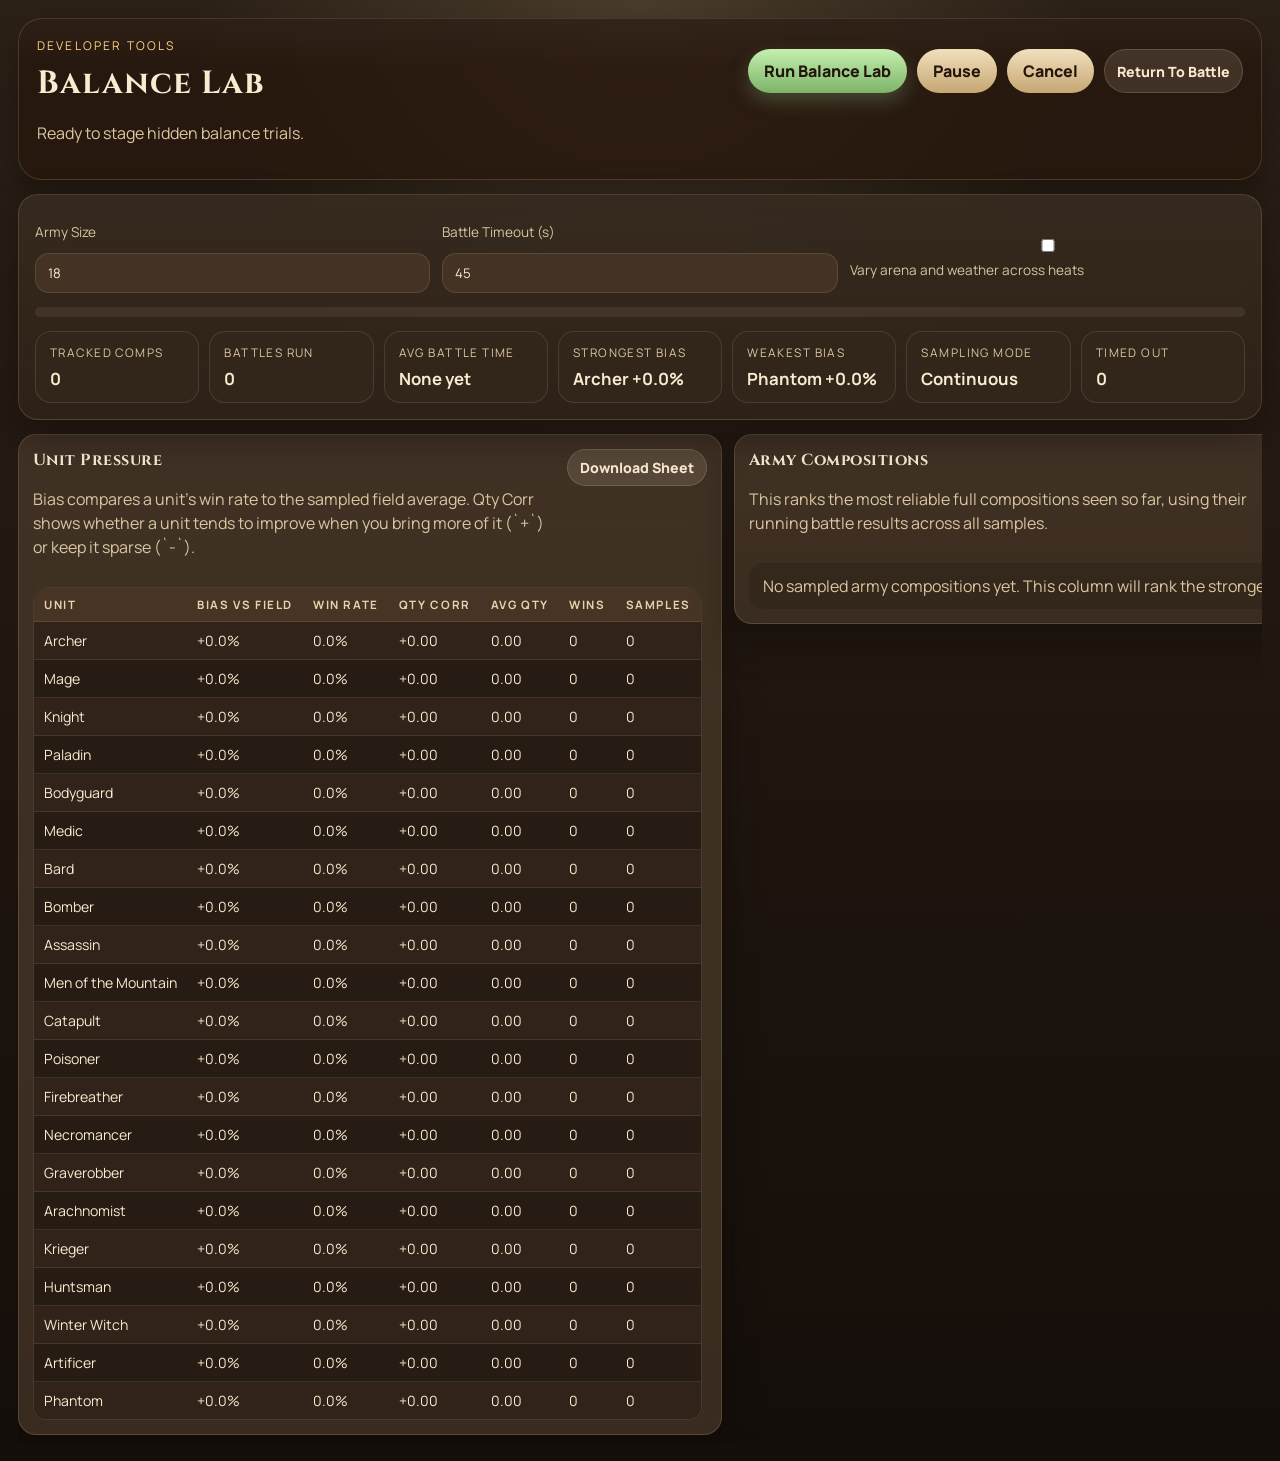
==== balance-lab.html @ 16a0e683 "Balance Lab added; did first pass of unit power tweaks for medic, bomber, bard, and more" ====
<!DOCTYPE html>
<html lang="en">
<head>
  <meta charset="UTF-8">
  <meta name="viewport" content="width=device-width, initial-scale=1.0">
  <title>TBR Warfare Balance Lab</title>
  <link rel="preconnect" href="https://fonts.googleapis.com">
  <link rel="preconnect" href="https://fonts.gstatic.com" crossorigin>
  <link href="https://fonts.googleapis.com/css2?family=Cinzel:wght@500;700;800&family=Manrope:wght@400;500;700&display=swap" rel="stylesheet">
  <link rel="stylesheet" href="styles.css">
</head>
<body>
  <div id="balanceLabPage" class="balance-lab-page-shell">
    <header class="balance-lab-page-header panel-section">
      <div>
        <p class="eyebrow">Developer Tools</p>
        <h1>Balance Lab</h1>
        <p id="balanceLabStatus" class="hint">Ready to stage hidden balance trials.</p>
      </div>
      <div class="button-row">
        <button id="runBalanceLabBtn" class="accent" type="button">Run Balance Lab</button>
        <button id="pauseBalanceLabBtn" class="secondary" type="button">Pause</button>
        <button id="cancelBalanceLabBtn" class="secondary" type="button">Cancel</button>
        <button id="returnToBattleBtn" class="ghost small" type="button">Return To Battle</button>
      </div>
    </header>

    <main class="balance-lab-page-main">
      <section class="panel-section balance-lab">
        <div class="balance-lab-controls">
          <label>
            <span>Army Size</span>
            <input id="balanceLabArmySizeInput" type="number" min="6" max="120" step="1" value="18">
          </label>
          <label>
            <span>Battle Timeout (s)</span>
            <input id="balanceLabMaxBattleSecondsInput" type="number" min="10" max="180" step="1" value="45">
          </label>
          <label class="checkbox-row balance-lab-toggle">
            <input id="balanceLabVaryArenaToggle" type="checkbox">
            <span>Vary arena and weather across heats</span>
          </label>
        </div>
        <div class="balance-lab-progress" aria-hidden="true">
          <div id="balanceLabProgressFill" class="balance-lab-progress-fill"></div>
        </div>
        <div id="balanceLabSummary" class="balance-lab-summary"></div>
      </section>

      <section class="balance-lab-dashboard">
        <section class="balance-lab-panel">
          <div class="balance-lab-panel-header">
            <div>
              <h4>Unit Pressure</h4>
              <p class="hint">Bias compares a unit's win rate to the sampled field average. Qty Corr shows whether a unit tends to improve when you bring more of it (`+`) or keep it sparse (`-`).</p>
            </div>
            <button id="downloadBalanceLabUnitsBtn" class="ghost small" type="button">Download Sheet</button>
          </div>
          <div id="balanceLabUnitTable"></div>
        </section>
        <section class="balance-lab-panel">
          <div class="balance-lab-panel-header">
            <div>
              <h4>Army Compositions</h4>
              <p class="hint">This ranks the most reliable full compositions seen so far, using their running battle results across all samples.</p>
            </div>
            <button id="downloadBalanceLabCombosBtn" class="ghost small" type="button">Download Sheet</button>
          </div>
          <div id="balanceLabComboTable"></div>
        </section>
        <section class="balance-lab-panel">
          <div class="balance-lab-panel-header">
            <div>
              <h4>Pair Synergies</h4>
              <p class="hint">Two-unit pairings are compared against their members' average solo win tendency. Green pairs overperform together; red pairs drag each other down.</p>
            </div>
            <button id="downloadBalanceLabPairsBtn" class="ghost small" type="button">Download Sheet</button>
          </div>
          <label class="balance-lab-search">
            <span>Search Unit</span>
            <input id="balanceLabPairSearchInput" type="search" placeholder="Type a unit name, e.g. Krieger">
          </label>
          <div id="balanceLabPairTable"></div>
        </section>
        <section class="balance-lab-panel">
          <div class="balance-lab-panel-header">
            <div>
              <h4>Counter Matrix</h4>
              <p class="hint">Shows when armies containing one unit consistently beat armies featuring another unit in the same sampled heats.</p>
            </div>
            <button id="downloadBalanceLabCountersBtn" class="ghost small" type="button">Download Sheet</button>
          </div>
          <label class="balance-lab-search">
            <span>Search Unit</span>
            <input id="balanceLabCounterSearchInput" type="search" placeholder="Type a unit name, e.g. Krieger">
          </label>
          <div id="balanceLabCounterTable"></div>
        </section>
      </section>
    </main>
  </div>

  <script src="app.js"></script>
</body>
</html>
---- styles.css ----
﻿:root {
  --bg-top: #ebdfc8;
  --bg-bottom: #ccb897;
  --panel: rgba(40, 24, 14, 0.82);
  --panel-soft: rgba(70, 46, 29, 0.78);
  --panel-border: rgba(255, 231, 194, 0.16);
  --text-main: #f8ebd0;
  --text-muted: #d5c5a0;
  --accent: #e6a12e;
  --accent-soft: #ffd483;
  --shadow: rgba(22, 15, 10, 0.42);
}

* { box-sizing: border-box; }

body {
  margin: 0;
  min-height: 100vh;
  font-family: "Manrope", sans-serif;
  color: var(--text-main);
  background:
    radial-gradient(circle at top, rgba(255, 241, 204, 0.5), transparent 35%),
    linear-gradient(180deg, var(--bg-top), var(--bg-bottom));
}

button, input, select, textarea { font: inherit; }
[hidden] { display: none !important; }
.hidden { display: none !important; }

.app-shell {
  display: grid;
  gap: 18px;
  min-height: 100vh;
  padding: 18px;
  align-content: start;
}

.top-shell {
  display: grid;
  grid-template-columns: 400px minmax(0, 1fr);
  gap: 18px;
  min-height: 0;
}

.top-shell,
.control-panel,
.battle-panel,
.roster-panel {
  min-height: 0;
}

.control-panel {
  display: flex;
  flex-direction: column;
  gap: 14px;
  overflow: auto;
  padding-right: 6px;
}

.audio-attribution {
  margin: 2px 6px 0 0;
  color: rgba(248, 235, 208, 0.72);
  font-size: 0.7rem;
  line-height: 1.35;
}

.audio-attribution a {
  color: inherit;
}

.panel-section, .battle-panel {
  border: 1px solid var(--panel-border);
  border-radius: 24px;
  background:
    linear-gradient(180deg, rgba(255,255,255,0.03), transparent 30%),
    var(--panel);
  box-shadow: 0 20px 40px var(--shadow);
  backdrop-filter: blur(8px);
}

.panel-section { padding: 18px; }

.dev-panel {
  display: grid;
  gap: 14px;
  padding: 16px 18px;
}

.dev-panel-header {
  display: flex;
  align-items: flex-start;
  justify-content: space-between;
  gap: 16px;
}

.dev-panel-header h2 {
  margin: 0;
  font-family: "Cinzel", serif;
  font-size: 1.2rem;
  letter-spacing: 0.03em;
}

.dev-panel-controls {
  display: flex;
  flex-wrap: wrap;
  align-items: center;
  gap: 10px;
}

.balance-lab {
  display: grid;
  gap: 14px;
  padding: 16px;
  border-radius: 20px;
  border: 1px solid rgba(255, 231, 194, 0.12);
  background:
    linear-gradient(180deg, rgba(255, 241, 217, 0.06), rgba(255, 241, 217, 0.03)),
    rgba(18, 13, 10, 0.26);
}

.balance-lab-header,
.balance-lab-panel-header {
  display: grid;
  grid-template-columns: minmax(0, 52ch) auto;
  align-items: flex-start;
  gap: 14px;
  width: fit-content;
  max-width: 100%;
}

.balance-lab-panel-header > div {
  min-width: 0;
  max-width: 52ch;
}

.balance-lab-header h3,
.balance-lab-panel-header h4 {
  margin: 0;
  font-family: "Cinzel", serif;
  letter-spacing: 0.03em;
}

.balance-lab-panel-header h4 {
  font-size: 1rem;
}

.balance-lab-controls {
  display: grid;
  grid-template-columns: repeat(auto-fit, minmax(160px, 1fr));
  gap: 12px;
}

.balance-lab-controls label {
  display: grid;
  gap: 6px;
  color: var(--text-muted);
  font-size: 0.83rem;
}

.balance-lab-controls input[type="number"] {
  width: 100%;
}

.balance-lab-search {
  display: grid;
  gap: 6px;
  width: min(100%, 52ch);
  max-width: 52ch;
  color: var(--text-muted);
  font-size: 0.8rem;
}

.balance-lab-search input[type="search"] {
  width: 100%;
}

.balance-lab-toggle {
  align-self: end;
  min-height: 42px;
  padding-bottom: 8px;
}

.balance-lab-progress {
  overflow: hidden;
  height: 10px;
  border-radius: 999px;
  background: rgba(255, 241, 217, 0.08);
}

.balance-lab-progress-fill {
  width: 0%;
  height: 100%;
  border-radius: inherit;
  background: linear-gradient(90deg, #c5f0af, #ffd991);
  box-shadow: 0 0 18px rgba(255, 217, 145, 0.3);
  transition: width 180ms ease;
}

.balance-lab-summary {
  display: grid;
  grid-template-columns: repeat(auto-fit, minmax(160px, 1fr));
  gap: 10px;
}

.balance-lab-stat {
  padding: 12px 14px;
  border-radius: 16px;
  border: 1px solid rgba(255, 231, 194, 0.1);
  background: rgba(255, 241, 217, 0.04);
}

.balance-lab-stat span {
  display: block;
  color: var(--text-muted);
  font-size: 0.74rem;
  letter-spacing: 0.12em;
  text-transform: uppercase;
}

.balance-lab-stat strong {
  display: block;
  margin-top: 6px;
  color: var(--accent-soft);
  font-size: 1.05rem;
}

.balance-lab-dashboard {
  display: flex;
  flex-wrap: nowrap;
  gap: 12px;
  align-items: start;
  overflow-x: auto;
  overflow-y: hidden;
  padding-bottom: 8px;
  scrollbar-gutter: stable;
}

.balance-lab-panel {
  display: grid;
  align-content: start;
  align-items: start;
  gap: 12px;
  flex: 0 0 auto;
  width: max-content;
  min-width: 360px;
  max-width: none;
  padding: 14px;
  border-radius: 18px;
  border: 1px solid rgba(255, 231, 194, 0.08);
  background: rgba(10, 8, 6, 0.24);
}

.balance-lab-table {
  width: max-content;
  max-width: 100%;
  overflow-x: auto;
  overflow-y: hidden;
  border-radius: 14px;
  border: 1px solid rgba(255, 231, 194, 0.08);
}

.balance-lab-table table {
  width: max-content;
  min-width: 100%;
  border-collapse: collapse;
  font-size: 0.88rem;
}

.balance-lab-table th,
.balance-lab-table td {
  white-space: nowrap;
}

.balance-lab-panel .hint,
.balance-lab-search span {
  white-space: normal;
  overflow-wrap: anywhere;
}

.balance-lab-table th,
.balance-lab-table td {
  padding: 9px 10px;
  text-align: left;
  border-bottom: 1px solid rgba(255, 231, 194, 0.06);
}

.balance-lab-table th {
  color: var(--text-muted);
  font-size: 0.72rem;
  letter-spacing: 0.14em;
  text-transform: uppercase;
  background: rgba(255, 241, 217, 0.05);
}

.balance-lab-table tbody tr:nth-child(odd) {
  background: rgba(255, 241, 217, 0.03);
}

.balance-lab-table tbody tr:last-child td {
  border-bottom: 0;
}

.balance-lab-positive {
  color: #b7f4ab;
}

.balance-lab-negative {
  color: #ffb39f;
}

.balance-lab-counter {
  color: #a8d8ff;
}

.balance-lab-neutral {
  color: var(--text-main);
}

.balance-lab-chip-list {
  display: flex;
  flex-wrap: wrap;
  gap: 8px;
}

.balance-lab-chip {
  padding: 7px 11px;
  border-radius: 999px;
  border: 1px solid rgba(255, 231, 194, 0.1);
  background: rgba(255, 241, 217, 0.05);
  color: var(--text-main);
  font-size: 0.8rem;
}

.balance-lab-heat-list {
  display: grid;
  gap: 10px;
}

.balance-lab-heat-card {
  padding: 12px 14px;
  border-radius: 16px;
  border: 1px solid rgba(255, 231, 194, 0.08);
  background: rgba(255, 241, 217, 0.04);
}

.balance-lab-heat-card h5,
.balance-lab-heat-card p {
  margin: 0;
}

.balance-lab-heat-card h5 {
  font-family: "Cinzel", serif;
  font-size: 0.94rem;
  letter-spacing: 0.03em;
}

.balance-lab-heat-card p {
  margin-top: 8px;
  color: var(--text-muted);
  line-height: 1.45;
  font-size: 0.84rem;
}

.balance-lab-empty {
  padding: 12px 14px;
  border-radius: 14px;
  background: rgba(255, 241, 217, 0.04);
  color: var(--text-muted);
}

.balance-lab-page-shell {
  min-height: 100vh;
  padding: 18px;
  display: grid;
  gap: 14px;
  background:
    radial-gradient(circle at top, rgba(255, 224, 170, 0.14), transparent 28%),
    linear-gradient(180deg, #2c2117, #1d140e 58%, #140e0a);
}

.balance-lab-page-header {
  display: flex;
  align-items: flex-start;
  justify-content: space-between;
  gap: 16px;
}

.balance-lab-page-header h1 {
  margin: 0;
  font-family: "Cinzel", serif;
  letter-spacing: 0.03em;
}

.balance-lab-page-main {
  display: grid;
  gap: 14px;
}

#balanceLabPage .panel-section,
#balanceLabPage .balance-lab-panel {
  border-color: rgba(255, 229, 188, 0.14);
  box-shadow: 0 18px 36px rgba(8, 5, 3, 0.34);
}

#balanceLabPage .balance-lab {
  background:
    linear-gradient(180deg, rgba(255, 244, 222, 0.05), rgba(255, 244, 222, 0.015)),
    rgba(44, 31, 21, 0.92);
}

#balanceLabPage .balance-lab-panel {
  background:
    linear-gradient(180deg, rgba(255, 244, 222, 0.04), rgba(255, 244, 222, 0.015)),
    rgba(58, 43, 30, 0.94);
}

#balanceLabPage .balance-lab-table {
  border-color: rgba(255, 229, 188, 0.16);
  background: rgba(33, 24, 17, 0.88);
}

#balanceLabPage .balance-lab-table table {
  background: rgba(33, 24, 17, 0.88);
}

#balanceLabPage .balance-lab-table th,
#balanceLabPage .balance-lab-table td {
  border-bottom-color: rgba(255, 229, 188, 0.1);
}

#balanceLabPage .balance-lab-table th {
  color: #e6d4b1;
  background: rgba(73, 54, 38, 0.96);
}

#balanceLabPage .balance-lab-table td {
  color: #f7ead1;
  background: rgba(40, 29, 20, 0.9);
}

#balanceLabPage .balance-lab-table td.balance-lab-positive {
  color: #bdf3a8;
}

#balanceLabPage .balance-lab-table td.balance-lab-negative {
  color: #ffb2a2;
}

#balanceLabPage .balance-lab-table td.balance-lab-counter {
  color: #a9ddff;
}

#balanceLabPage .balance-lab-table tbody tr:nth-child(odd) td {
  background: rgba(49, 36, 25, 0.96);
}

#balanceLabPage .balance-lab-empty,
#balanceLabPage .balance-lab-heat-card,
#balanceLabPage .balance-lab-stat {
  background: rgba(52, 39, 27, 0.92);
  border-color: rgba(255, 229, 188, 0.12);
}

#balanceLabPage .balance-lab-chip {
  background: rgba(73, 55, 39, 0.92);
  border-color: rgba(255, 229, 188, 0.12);
}

#balanceLabPage .balance-lab-positive {
  color: #bdf3a8;
}

#balanceLabPage .balance-lab-negative {
  color: #ffb2a2;
}

#balanceLabPage .balance-lab-counter {
  color: #a9ddff;
}

#balanceLabPage .balance-lab-controls label,
#balanceLabPage .hint,
#balanceLabPage .balance-lab-empty,
#balanceLabPage .balance-lab-heat-card p,
#balanceLabPage .balance-lab-stat span {
  color: #dbc7a0;
}

#balanceLabPage .balance-lab-stat strong,
#balanceLabPage .balance-lab-heat-card h5,
#balanceLabPage .balance-lab-chip,
#balanceLabPage .balance-lab-table td,
#balanceLabPage .balance-lab-panel-header h4,
#balanceLabPage .balance-lab-page-header h1 {
  color: #f8ebd0;
}

#balanceLabPage .balance-lab-controls input[type="number"] {
  background: rgba(71, 53, 38, 0.88);
  border-color: rgba(255, 229, 188, 0.12);
  color: #f8ebd0;
}

#balanceLabPage .balance-lab-progress {
  background: rgba(255, 229, 188, 0.08);
}

.hero-panel h1, .battle-header h2 {
  margin: 0;
  font-family: "Cinzel", serif;
  letter-spacing: 0.03em;
}
.hero-panel h1 { font-size: 2.2rem; }
.battle-header h2 { font-size: 1.8rem; }

.eyebrow {
  margin: 0 0 8px;
  color: var(--accent-soft);
  font-size: 0.75rem;
  letter-spacing: 0.18em;
  text-transform: uppercase;
}

.lede, .hint, .camera-hint {
  color: var(--text-muted);
  line-height: 1.5;
}
.camera-hint {
  margin: 6px 0 0;
  font-size: 0.9rem;
}

.button-row {
  display: flex;
  gap: 10px;
  flex-wrap: wrap;
  margin-top: 12px;
}

button {
  border: 0;
  border-radius: 999px;
  padding: 11px 16px;
  cursor: pointer;
  transition: transform 180ms ease, opacity 180ms ease, box-shadow 180ms ease;
}
button:hover { transform: translateY(-1px); }
button:active { transform: translateY(1px); }

.tool-link {
  display: inline-flex;
  align-items: center;
  justify-content: center;
  text-decoration: none;
}

.primary, .accent, .secondary, .ghost, .speed-btn {
  color: #23160d;
  font-weight: 800;
}
.primary {
  background: linear-gradient(180deg, #ffd991, #dfa13d);
  box-shadow: 0 8px 18px rgba(230, 161, 46, 0.3);
}
.accent {
  background: linear-gradient(180deg, #c5f0af, #7db368);
  box-shadow: 0 8px 18px rgba(134, 176, 127, 0.3);
}
.secondary { background: linear-gradient(180deg, #f2e0bd, #c6a673); }
.ghost {
  background: rgba(255, 239, 211, 0.12);
  color: var(--text-main);
  border: 1px solid rgba(255, 229, 188, 0.16);
}
.small { padding: 8px 12px; font-size: 0.88rem; }

.status-panel {
  display: grid;
  grid-template-columns: repeat(3, 1fr);
  gap: 12px;
}
.status-block {
  padding: 14px;
  border-radius: 18px;
  background: rgba(255, 241, 217, 0.06);
}
.status-label {
  display: block;
  color: var(--text-muted);
  font-size: 0.8rem;
  margin-bottom: 8px;
}
.bracket-panel {
  display: grid;
  gap: 12px;
}
.tournament-config-panel {
  display: grid;
  gap: 12px;
}
.tournament-config-body {
  display: grid;
  gap: 12px;
}
.tournament-config-grid {
  grid-template-columns: repeat(3, minmax(0, 1fr));
}
.tournament-config-body .checkbox-row {
  margin: 0;
}
.tournament-config-summary {
  margin: 0;
}
.bracket-actions {
  margin-top: -4px;
}
.bracket-tracker {
  display: grid;
  gap: 12px;
}
.bracket-round {
  display: grid;
  gap: 10px;
}
.bracket-round-title {
  margin: 0;
  font-size: 0.95rem;
  color: var(--accent-soft);
  letter-spacing: 0.08em;
  text-transform: uppercase;
}
.bracket-match {
  padding: 12px 14px;
  border-radius: 18px;
  background: rgba(255, 241, 217, 0.06);
  border: 1px solid rgba(255, 229, 188, 0.08);
  display: grid;
  gap: 10px;
}
.bracket-match.active {
  border-color: rgba(159, 221, 161, 0.42);
  box-shadow: 0 0 0 1px rgba(159, 221, 161, 0.16);
}
.bracket-match.complete {
  border-color: rgba(255, 211, 128, 0.3);
}
.bracket-match-header {
  display: flex;
  align-items: center;
  justify-content: space-between;
  gap: 12px;
}
.bracket-match-title {
  margin: 0;
  font-size: 0.92rem;
}
.bracket-badge {
  padding: 4px 8px;
  border-radius: 999px;
  font-size: 0.74rem;
  color: #23160d;
  background: rgba(255, 239, 211, 0.82);
}
.bracket-match.active .bracket-badge {
  background: #c5f0af;
}
.bracket-match.complete .bracket-badge {
  background: #ffd483;
}
.bracket-entries {
  display: grid;
  gap: 8px;
}
.bracket-entry {
  display: flex;
  align-items: center;
  justify-content: space-between;
  gap: 12px;
  color: var(--text-muted);
}
.bracket-entry span:first-child {
  color: var(--text-main);
}
.bracket-entry.advanced span:first-child {
  color: var(--accent-soft);
  font-weight: 700;
}
.bracket-entry.eliminated {
  opacity: 0.62;
}
.bracket-entry.pending span:first-child {
  color: var(--text-muted);
}
.bracket-entry.champion {
  border-color: rgba(255, 214, 115, 0.42);
  background: rgba(255, 211, 128, 0.12);
}
.champion-showcase {
  border-color: rgba(255, 214, 115, 0.34);
  box-shadow: 0 0 0 1px rgba(255, 214, 115, 0.12);
}
.arena-weather {
  color: var(--text-muted);
  font-size: 0.78rem;
  text-transform: uppercase;
  letter-spacing: 0.08em;
}

.section-heading {
  display: flex;
  align-items: baseline;
  justify-content: space-between;
  gap: 12px;
}
.section-heading span { color: var(--text-muted); font-size: 0.85rem; }

textarea, input, select {
  width: 100%;
  border: 1px solid rgba(255, 225, 180, 0.12);
  border-radius: 14px;
  padding: 10px 12px;
  color: var(--text-main);
  background: rgba(255, 247, 232, 0.08);
}
select {
  appearance: none;
  background:
    linear-gradient(180deg, rgba(255, 248, 231, 0.08), rgba(44, 28, 17, 0.74)),
    rgba(30, 18, 10, 0.92);
}
select option {
  color: #f8ebd0;
  background: #24160d;
}
textarea {
  resize: vertical;
  min-height: 120px;
}
code { color: var(--accent-soft); }

.army-list {
  display: grid;
  grid-template-columns: repeat(auto-fit, minmax(300px, 1fr));
  gap: 14px;
  align-items: start;
}
.roster-panel {
  display: grid;
  gap: 16px;
  padding: 18px;
}
.roster-panel-header {
  display: grid;
  gap: 6px;
}
.army-card {
  padding: 14px;
  border-radius: 20px;
  background: var(--panel-soft);
  border: 1px solid rgba(255, 229, 188, 0.08);
  min-width: 0;
}
.army-card.winner-highlight {
  border-color: rgba(255, 214, 124, 0.72);
  box-shadow: 0 0 0 1px rgba(255, 214, 124, 0.32), 0 18px 34px rgba(17, 11, 7, 0.28);
  background:
    linear-gradient(180deg, rgba(255, 215, 133, 0.12), transparent 36%),
    var(--panel-soft);
}
.army-card-header, .army-title-wrap {
  display: flex;
  align-items: center;
  justify-content: space-between;
  gap: 12px;
}
.army-title-wrap { justify-content: flex-start; }
.cover-thumb {
  width: 56px;
  height: 56px;
  object-fit: cover;
  border-radius: 14px;
  border: 2px solid rgba(255, 236, 203, 0.2);
  background: rgba(0, 0, 0, 0.2);
}
.winner-highlight .cover-thumb {
  border-color: rgba(255, 217, 120, 0.95);
  box-shadow: 0 0 0 4px rgba(255, 217, 120, 0.18);
}
.army-title { margin: 0; font-size: 1rem; }
.army-meta {
  margin: 4px 0 0;
  color: var(--text-muted);
  font-size: 0.82rem;
}

label {
  display: block;
  margin-top: 12px;
}
label span {
  display: inline-block;
  margin-bottom: 6px;
  color: var(--text-muted);
  font-size: 0.85rem;
}
.field-grid, .composition-grid {
  display: grid;
  gap: 10px;
}
.field-grid { grid-template-columns: repeat(3, 1fr); }
.composition-grid {
  grid-template-columns: repeat(3, 1fr);
  align-items: end;
}
.ratio-value {
  display: block;
  margin-top: 4px;
  color: var(--accent-soft);
}

.battle-panel {
  display: flex;
  flex-direction: column;
  padding: 18px;
  height: calc(100vh - 36px);
  overflow: hidden;
}
.battle-header {
  display: flex;
  justify-content: space-between;
  align-items: flex-start;
  gap: 18px;
  margin-bottom: 14px;
}
.battle-header-controls {
  display: flex;
  flex-direction: column;
  align-items: flex-end;
  gap: 12px;
}
.battle-render-toggle {
  display: inline-flex;
  align-items: center;
  gap: 8px;
  padding: 8px 12px;
  border-radius: 999px;
  background: rgba(255, 239, 211, 0.09);
  border: 1px solid rgba(255, 229, 188, 0.16);
  color: var(--text-muted);
  font-size: 0.85rem;
}
.battle-render-toggle input[type="checkbox"] {
  accent-color: #dfa13d;
}
.legend {
  display: flex;
  flex-wrap: wrap;
  justify-content: flex-end;
  gap: 12px;
  color: var(--text-muted);
}
.legend span {
  display: inline-flex;
  align-items: center;
  gap: 8px;
}
.legend-swatch {
  width: 16px;
  height: 16px;
  border-radius: 999px;
  display: inline-block;
}
.legend-swatch.archers { background: #d96e54; }
.legend-swatch.mages { background: #7cc6db; }
.legend-swatch.knights { background: #d8c28e; }

.speed-panel {
  display: flex;
  align-items: center;
  gap: 10px;
  flex-wrap: wrap;
  justify-content: flex-end;
}
.speed-label {
  color: var(--text-muted);
  font-size: 0.86rem;
}
.speed-controls {
  display: flex;
  gap: 8px;
}
.speed-btn {
  min-width: 42px;
  padding: 9px 12px;
  background: rgba(255, 239, 211, 0.16);
  color: var(--text-main);
  border: 1px solid rgba(255, 229, 188, 0.16);
}
.speed-btn.active {
  background: linear-gradient(180deg, #ffd991, #dfa13d);
  color: #23160d;
}

.battle-stage {
  position: relative;
  flex: 0 0 auto;
  height: min(760px, calc(100vh - 220px));
  min-height: 520px;
  max-height: 760px;
  aspect-ratio: 1180 / 760;
  border-radius: 28px;
  overflow: hidden;
  background:
    radial-gradient(circle at 50% 25%, rgba(255, 232, 178, 0.45), transparent 30%),
    linear-gradient(180deg, #8fa27f 0%, #5f744d 45%, #475b39 100%);
}
canvas {
  width: 100%;
  height: 100%;
  display: block;
  cursor: grab;
}
canvas.is-dragging { cursor: grabbing; }
.battle-overlay {
  position: absolute;
  inset: 0;
  pointer-events: none;
  display: flex;
  flex-direction: column;
  align-items: center;
  padding-top: 16px;
  z-index: 2;
}
.battle-unit-tooltip {
  position: absolute;
  min-width: 220px;
  max-width: min(320px, calc(100% - 28px));
  padding: 12px 14px;
  border-radius: 16px;
  background: rgba(24, 20, 16, 0.94);
  border: 1px solid rgba(255, 236, 196, 0.16);
  box-shadow: 0 18px 34px rgba(0, 0, 0, 0.34);
  backdrop-filter: blur(6px);
  color: var(--text-main);
  transform: translate(14px, -50%);
  opacity: 1;
  transition: opacity 140ms ease;
}
.battle-unit-tooltip.hidden {
  opacity: 0;
}
.battle-unit-tooltip-header {
  display: grid;
  gap: 2px;
  margin-bottom: 8px;
}
.battle-unit-tooltip h3,
.battle-unit-tooltip p,
.battle-unit-tooltip ul {
  margin: 0;
}
.battle-unit-tooltip h3 {
  font-size: 0.95rem;
}
.battle-unit-tooltip-faction {
  color: var(--accent-soft);
  font-size: 0.75rem;
  letter-spacing: 0.08em;
  text-transform: uppercase;
}
.battle-unit-tooltip-health {
  color: var(--text-muted);
  font-size: 0.84rem;
}
.battle-unit-tooltip ul {
  display: grid;
  gap: 8px;
  padding: 0;
  list-style: none;
}
.battle-unit-tooltip li {
  display: grid;
  gap: 2px;
}
.battle-unit-tooltip-status {
  color: var(--text-main);
  font-size: 0.84rem;
  font-weight: 700;
}
.battle-unit-tooltip-copy {
  color: var(--text-muted);
  font-size: 0.79rem;
  line-height: 1.4;
}
.battle-unit-tooltip-empty {
  color: var(--text-muted);
  font-size: 0.8rem;
}
.battle-health-chart {
  position: absolute;
  bottom: 14px;
  left: 14px;
  width: clamp(150px, 18vw, 220px);
  aspect-ratio: 220 / 118;
  padding: 6px;
  border-radius: 14px;
  background: rgba(18, 17, 16, 0.12);
  border: 1px solid rgba(255, 245, 220, 0.08);
  box-shadow: 0 10px 24px rgba(0, 0, 0, 0.14);
  backdrop-filter: blur(3px);
  opacity: 0.26;
  transition: opacity 180ms ease, background-color 180ms ease, border-color 180ms ease, box-shadow 180ms ease;
  pointer-events: auto;
}
.battle-health-chart:hover {
  opacity: 0.92;
  background: rgba(18, 17, 16, 0.42);
  border-color: rgba(255, 245, 220, 0.18);
  box-shadow: 0 16px 32px rgba(0, 0, 0, 0.22);
}
.battle-health-chart canvas {
  width: 100%;
  height: 100%;
  display: block;
}
.ticker {
  align-self: center;
  padding: 10px 16px;
  border-radius: 999px;
  background: rgba(32, 21, 13, 0.75);
  border: 1px solid rgba(255, 229, 188, 0.12);
  color: var(--text-main);
  box-shadow: 0 12px 30px rgba(0, 0, 0, 0.25);
}
.terrain-build-status {
  position: absolute;
  top: 72px;
  left: 50%;
  width: min(420px, calc(100% - 36px));
  opacity: 1;
  transform: translateX(-50%);
  transition: opacity 160ms ease, transform 200ms ease;
}
.terrain-build-status.hidden {
  opacity: 0;
  transform: translateX(-50%) translateY(-8px);
}
.terrain-build-card {
  display: grid;
  gap: 8px;
  padding: 12px 14px;
  border-radius: 18px;
  background: rgba(22, 19, 15, 0.82);
  border: 1px solid rgba(255, 231, 188, 0.14);
  box-shadow: 0 16px 36px rgba(0, 0, 0, 0.26);
  backdrop-filter: blur(5px);
}
.terrain-build-label,
.terrain-build-percent {
  margin: 0;
  color: var(--text-main);
}
.terrain-build-label {
  font-size: 0.9rem;
  font-weight: 700;
}
.terrain-build-percent {
  font-size: 0.8rem;
  color: var(--text-muted);
}
.terrain-build-bar {
  position: relative;
  width: 100%;
  height: 10px;
  border-radius: 999px;
  overflow: hidden;
  background: rgba(255, 244, 220, 0.1);
  border: 1px solid rgba(255, 241, 213, 0.08);
}
.terrain-build-fill {
  width: 0%;
  height: 100%;
  border-radius: inherit;
  background: linear-gradient(90deg, #e6c77d 0%, #f4e1a6 52%, #ead18b 100%);
  box-shadow: 0 0 18px rgba(246, 224, 156, 0.28);
  transition: width 180ms ease;
}
.boss-announcement {
  position: absolute;
  top: 74px;
  left: 50%;
  width: min(1000px, calc(100% - 52px));
  padding: 14px 24px;
  border-radius: 22px;
  opacity: 0;
  transform: translate(-50%, -24px) scale(0.94);
  transition: opacity 200ms ease, transform 260ms cubic-bezier(.2,.8,.2,1);
  text-align: center;
  font-family: "Cinzel", serif;
  font-size: clamp(2rem, 5vw, 4.6rem);
  font-weight: 800;
  letter-spacing: 0.16em;
  text-transform: uppercase;
  color: #fff4db;
  text-shadow:
    0 0 16px rgba(255, 238, 199, 0.42),
    0 8px 24px rgba(0, 0, 0, 0.42);
  background:
    radial-gradient(circle at 50% 0%, rgba(255, 244, 207, 0.2), transparent 56%),
    linear-gradient(135deg, rgba(18, 15, 27, 0.9), rgba(58, 39, 108, 0.86) 50%, rgba(14, 12, 20, 0.92));
  border: 1px solid rgba(227, 212, 255, 0.34);
  box-shadow:
    0 24px 54px rgba(0, 0, 0, 0.36),
    0 0 0 1px rgba(255, 247, 224, 0.08) inset;
}
.boss-announcement.active {
  opacity: 1;
  transform: translate(-50%, 0) scale(1);
}
.boss-announcement.exiting {
  opacity: 0;
  transform: translate(-50%, 20px) scale(1.02);
}
.knockout-announcement {
  position: absolute;
  left: 50%;
  bottom: 36px;
  width: min(720px, calc(100% - 40px));
  opacity: 0;
  transform: translate(-50%, 42px) scale(0.92);
  transition: opacity 220ms ease, transform 280ms cubic-bezier(.2,.8,.2,1);
}
.knockout-announcement.active {
  opacity: 1;
  transform: translate(-50%, 0) scale(1);
}
.knockout-announcement.exiting {
  opacity: 0;
  transform: translate(-50%, -28px) scale(1.03);
}
.knockout-card {
  display: grid;
  grid-template-columns: 120px 1fr;
  gap: 18px;
  align-items: center;
  padding: 18px;
  border-radius: 26px;
  border: 1px solid rgba(255, 226, 173, 0.38);
  background:
    linear-gradient(135deg, rgba(110, 27, 16, 0.96), rgba(42, 12, 9, 0.95) 58%, rgba(20, 10, 8, 0.94)),
    radial-gradient(circle at top left, rgba(255, 196, 109, 0.24), transparent 36%);
  box-shadow:
    0 24px 60px rgba(0, 0, 0, 0.34),
    0 0 0 1px rgba(255, 223, 163, 0.08) inset;
}
.knockout-cover,
.knockout-cover-fallback {
  width: 120px;
  height: 170px;
  border-radius: 18px;
  border: 2px solid rgba(255, 220, 143, 0.72);
  box-shadow: 0 18px 36px rgba(0, 0, 0, 0.28);
}
.knockout-cover {
  object-fit: cover;
  background: rgba(255, 247, 232, 0.08);
}
.knockout-cover-fallback {
  display: grid;
  place-items: center;
  padding: 14px;
  text-align: center;
  font-family: "Cinzel", serif;
  font-size: 1.8rem;
  letter-spacing: 0.08em;
  color: #fff0cf;
  background:
    linear-gradient(160deg, rgba(255, 210, 136, 0.3), rgba(87, 16, 12, 0.88)),
    rgba(255, 247, 232, 0.08);
}
.knockout-copy {
  display: grid;
  gap: 8px;
}
.knockout-kicker {
  color: #ffd898;
  font-size: 0.72rem;
  font-weight: 800;
  letter-spacing: 0.2em;
  text-transform: uppercase;
}
.knockout-headline {
  margin: 0;
  font-family: "Cinzel", serif;
  font-size: clamp(1.5rem, 3.2vw, 2.5rem);
  line-height: 1.02;
  color: #fff5e2;
  text-transform: uppercase;
}
.knockout-title {
  margin: 0;
  font-size: clamp(1rem, 2vw, 1.18rem);
  color: #ffd898;
}
.knockout-subline {
  margin: 0;
  color: rgba(255, 238, 213, 0.88);
  line-height: 1.45;
}
.winner-modal {
  position: absolute;
  inset: 0;
  z-index: 3;
  display: grid;
  place-items: center;
  padding: 20px;
}
.winner-modal.hidden { display: none; }
.winner-modal-backdrop {
  position: absolute;
  inset: 0;
  background: rgba(14, 10, 6, 0.6);
  backdrop-filter: blur(4px);
}
.winner-modal-card {
  position: relative;
  z-index: 1;
  width: min(560px, calc(100% - 16px));
  max-height: calc(100% - 16px);
  overflow: auto;
  padding: 18px;
  border-radius: 24px;
  border: 1px solid rgba(255, 229, 188, 0.18);
  background: linear-gradient(180deg, rgba(74, 50, 30, 0.96), rgba(41, 26, 16, 0.98));
  box-shadow: 0 28px 60px rgba(0, 0, 0, 0.38);
}
.winner-modal-close {
  position: sticky;
  top: 0;
  margin-left: auto;
  display: block;
  z-index: 1;
}
.winner-card h3, .winner-card p { margin: 0; }

@media (max-width: 1160px) {
  .top-shell { grid-template-columns: 1fr; }
  .control-panel { order: 2; }
  .battle-panel {
    height: auto;
    overflow: visible;
  }
  .battle-stage {
    height: min(70vh, 760px);
  }
}

@media (max-width: 760px) {
  .app-shell {
    padding: 10px;
    gap: 10px;
  }
  .top-shell {
    gap: 10px;
  }
  .status-panel, .field-grid, .composition-grid, .tournament-config-grid {
    grid-template-columns: 1fr;
  }
  .army-list {
    grid-template-columns: 1fr;
  }
  .battle-header {
    display: grid;
    gap: 10px;
  }
  .battle-health-chart {
    bottom: 10px;
    left: 10px;
    width: min(168px, 42vw);
  }
  .battle-header-controls,
  .legend,
  .speed-panel {
    align-items: flex-start;
    justify-content: flex-start;
  }
  .dev-panel-header {
    flex-direction: column;
  }
  .speed-controls {
    flex-wrap: wrap;
  }
  .knockout-announcement {
    bottom: 18px;
    width: min(560px, calc(100% - 24px));
  }
  .knockout-card {
    grid-template-columns: 84px 1fr;
    gap: 14px;
    padding: 14px;
    border-radius: 20px;
  }
  .knockout-cover,
  .knockout-cover-fallback {
    width: 84px;
    height: 120px;
    border-radius: 14px;
  }
  .knockout-cover-fallback {
    font-size: 1.25rem;
  }
}


.composition-summary-row {
  display: flex;
  align-items: center;
  justify-content: space-between;
  gap: 12px;
  margin-top: 14px;
  padding: 12px 14px;
  border-radius: 16px;
  background: rgba(255, 241, 217, 0.06);
}
.composition-summary-row span {
  color: var(--text-muted);
  font-size: 0.82rem;
}
.composition-summary {
  margin: 4px 0 0;
  color: var(--accent-soft);
  font-size: 0.92rem;
}
.modal {
  position: fixed;
  inset: 0;
  z-index: 30;
  display: grid;
  place-items: center;
}
.modal.hidden { display: none; }
.modal-backdrop {
  position: absolute;
  inset: 0;
  background: rgba(14, 10, 6, 0.72);
}
.modal-card {
  position: relative;
  width: min(1120px, calc(100vw - 24px));
  max-height: min(82vh, 820px);
  overflow: auto;
  padding: 20px;
  border-radius: 24px;
  border: 1px solid rgba(255, 229, 188, 0.16);
  background: rgba(45, 28, 17, 0.96);
  box-shadow: 0 24px 60px rgba(0,0,0,0.36);
}
.modal-card-compact {
  width: min(520px, calc(100vw - 24px));
}
.modal-card-wide {
  width: min(1220px, calc(100vw - 24px));
}
.composition-layout {
  display: grid;
  grid-template-columns: minmax(0, 0.95fr) minmax(0, 1.15fr);
  gap: 18px;
  margin-top: 16px;
}
.composition-column {
  min-width: 0;
  display: grid;
  align-content: start;
  gap: 12px;
  padding: 16px;
  border-radius: 20px;
  border: 1px solid rgba(255, 229, 188, 0.1);
  background: linear-gradient(180deg, rgba(255, 244, 222, 0.04), rgba(255, 255, 255, 0.02));
}
.composition-column-active {
  background:
    radial-gradient(circle at top, rgba(197, 240, 175, 0.09), transparent 50%),
    linear-gradient(180deg, rgba(255, 244, 222, 0.05), rgba(255, 255, 255, 0.02));
}
.composition-column-header {
  display: flex;
  align-items: flex-start;
  justify-content: space-between;
  gap: 12px;
}
.composition-column-header h3 {
  margin: 2px 0 0;
  font-size: 1rem;
}
.composition-column-kicker {
  margin: 0;
  color: var(--accent-soft);
  font-size: 0.72rem;
  letter-spacing: 0.18em;
  text-transform: uppercase;
}
.composition-column-count {
  padding: 6px 10px;
  border-radius: 999px;
  background: rgba(255, 241, 217, 0.08);
  color: var(--text-muted);
  font-size: 0.8rem;
  white-space: nowrap;
}
.composition-results,
.composition-selected {
  display: grid;
  gap: 10px;
  align-content: start;
}
.composition-quick-actions {
  display: grid;
  gap: 8px;
}
.composition-quick-actions .hint {
  margin: 0;
}
.tournament-story-graph {
  overflow: auto;
  padding: 6px 0 2px;
}
.story-bracket-shell {
  min-width: min-content;
}
.story-bracket-stage {
  position: relative;
}
.story-bracket-lines {
  position: absolute;
  inset: 0;
  width: 100%;
  height: 100%;
  overflow: visible;
}
.story-bracket-lines path {
  fill: none;
  stroke: rgba(255, 229, 188, 0.3);
  stroke-width: 3;
  stroke-linecap: round;
  stroke-linejoin: round;
}
.story-node {
  position: absolute;
  display: grid;
  gap: 10px;
  padding: 14px 16px;
  border-radius: 22px;
  background:
    radial-gradient(circle at top, rgba(255, 234, 184, 0.1), transparent 46%),
    rgba(45, 28, 17, 0.94);
  border: 1px solid rgba(255, 229, 188, 0.14);
  box-shadow: 0 18px 34px rgba(0, 0, 0, 0.18);
}
.story-node.active {
  border-color: rgba(159, 221, 161, 0.42);
  box-shadow: 0 0 0 1px rgba(159, 221, 161, 0.16), 0 18px 34px rgba(0, 0, 0, 0.22);
}
.story-node.complete {
  border-color: rgba(255, 211, 128, 0.28);
}
.story-node.pending {
  opacity: 0.86;
}
.story-node-header {
  display: flex;
  align-items: flex-start;
  justify-content: space-between;
  gap: 12px;
}
.story-node-round {
  margin: 0 0 4px;
  color: var(--accent-soft);
  font-size: 0.68rem;
  letter-spacing: 0.18em;
  text-transform: uppercase;
}
.story-node-title {
  margin: 0;
  font-size: 1rem;
}
.story-node-arena {
  margin: 0;
  color: var(--text-muted);
  font-size: 0.82rem;
}
.story-node-banners {
  display: grid;
  gap: 8px;
  align-items: start;
}
.story-banner-chip {
  --banner-color: #d8c28e;
  display: grid;
  grid-template-columns: auto minmax(0, 1fr);
  gap: 10px;
  align-items: start;
  padding: 10px 12px;
  border-radius: 16px;
  background:
    linear-gradient(135deg, color-mix(in srgb, var(--banner-color) 18%, rgba(255,255,255,0.05)), rgba(17, 12, 9, 0.2)),
    rgba(255, 241, 217, 0.05);
  border: 1px solid color-mix(in srgb, var(--banner-color) 35%, rgba(255, 229, 188, 0.12));
  min-height: 100px;
  box-sizing: border-box;
}
.story-banner-chip.defeated {
  opacity: 0.56;
  filter: saturate(0.7);
}
.story-banner-chip.active {
  box-shadow: 0 0 0 1px rgba(159, 221, 161, 0.14);
}
.story-banner-flag {
  min-width: 40px;
  padding: 0 6px;
  height: 42px;
  clip-path: polygon(0 0, 100% 0, 100% 78%, 50% 100%, 0 78%);
  background: linear-gradient(180deg, color-mix(in srgb, var(--banner-color) 85%, white), color-mix(in srgb, var(--banner-color) 68%, black));
  color: #1f140d;
  font-family: "Cinzel", serif;
  font-size: 0.76rem;
  letter-spacing: 0.04em;
  font-weight: 800;
  display: grid;
  place-items: center;
  grid-row: 1 / span 2;
}
.story-banner-chip-copy {
  min-width: 0;
  display: grid;
  gap: 4px;
  align-content: start;
}
.story-banner-chip-name {
  min-width: 0;
  line-height: 1.18;
  font-weight: 700;
  overflow-wrap: anywhere;
  word-break: break-word;
  display: -webkit-box;
  -webkit-line-clamp: 3;
  -webkit-box-orient: vertical;
  overflow: hidden;
}
.story-banner-chip-name-small {
  font-size: 0.9rem;
}
.story-banner-chip-name-xsmall {
  font-size: 0.82rem;
  line-height: 1.14;
}
.story-banner-chip-name-xxsmall {
  font-size: 0.76rem;
  line-height: 1.1;
}
.story-banner-chip-size {
  color: var(--text-muted);
  font-size: 0.78rem;
}
.story-banner-chip-status {
  padding: 4px 8px;
  border-radius: 999px;
  background: rgba(17, 12, 9, 0.3);
  color: #fff1dd;
  font-size: 0.7rem;
  white-space: nowrap;
  grid-column: 2;
  justify-self: start;
  margin-top: auto;
}
.story-banner-chip.advanced .story-banner-chip-status {
  background: rgba(197, 240, 175, 0.18);
  color: #def5cf;
}
.story-banner-chip.defeated .story-banner-chip-status {
  background: rgba(131, 78, 59, 0.24);
  color: #f0c3b3;
}
.unit-card {
  display: grid;
  grid-template-columns: minmax(0, 1fr) auto;
  align-items: start;
  gap: 16px;
  padding: 14px 16px;
  border-radius: 16px;
  background: rgba(255, 241, 217, 0.06);
  border: 1px solid rgba(255, 229, 188, 0.08);
  transform-origin: center;
}
.unit-result,
.selected-unit {
  position: relative;
}
.unit-result {
  background: rgba(255, 241, 217, 0.05);
}
.selected-unit {
  grid-template-columns: minmax(0, 1fr);
  gap: 12px;
  background:
    linear-gradient(180deg, rgba(197, 240, 175, 0.08), rgba(255, 241, 217, 0.05)),
    rgba(255, 241, 217, 0.05);
}
.unit-card-entering {
  animation: composition-card-enter 320ms cubic-bezier(.2,.8,.2,1);
}
.unit-card-settled {
  box-shadow: 0 0 0 1px rgba(197, 240, 175, 0.24), 0 14px 26px rgba(0, 0, 0, 0.16);
}
.composition-transfer-clone {
  position: fixed;
  z-index: 50;
  margin: 0;
  pointer-events: none;
  overflow: hidden;
  transition: transform 320ms cubic-bezier(.2,.8,.2,1), opacity 320ms ease;
  box-shadow: 0 28px 48px rgba(0, 0, 0, 0.32);
}
.unit-result button,
.selected-unit button {
  white-space: nowrap;
}
.unit-panel-main {
  display: grid;
  grid-template-columns: 64px minmax(0, 1fr);
  align-items: flex-start;
  gap: 14px;
  min-width: 0;
}
.unit-copy {
  display: grid;
  gap: 6px;
  min-width: 0;
}
.unit-header {
  display: grid;
  gap: 3px;
}
.unit-copy strong {
  display: block;
  font-size: 0.98rem;
}
.unit-copy p {
  margin: 0;
  color: var(--text-muted);
  font-size: 0.82rem;
}
.unit-keywords {
  text-transform: uppercase;
  letter-spacing: 0.08em;
  font-size: 0.7rem;
  color: var(--accent-soft);
}
.unit-description {
  font-size: 0.88rem;
  line-height: 1.45;
}
.unit-veteran-copy {
  color: var(--accent-soft);
}
.unit-icon {
  width: 64px;
  height: 64px;
  border-radius: 18px;
  background: linear-gradient(180deg, rgba(255, 244, 222, 0.14), rgba(255, 255, 255, 0.05));
  border: 1px solid rgba(255, 229, 188, 0.12);
  display: grid;
  place-items: center;
  color: var(--accent-soft);
  overflow: hidden;
  flex-shrink: 0;
}
.unit-icon-visual {
  width: 100%;
  height: 100%;
  display: grid;
  place-items: center;
}
.unit-icon-svg {
  width: 42px;
  height: 42px;
  display: block;
}
.unit-icon-rig-canvas {
  width: 100%;
  height: 100%;
  display: block;
}
.unit-icon-knight { color: #d8c28e; }
.unit-icon-archer { color: #d96e54; }
.unit-icon-mage { color: #7cc6db; }
.unit-icon-medic { color: #9fdda1; }
.unit-icon-bomber { color: #e49b58; }
.unit-icon-assassin { color: #b8b0df; }
.unit-icon-poisoner { color: #79d878; }
.unit-icon-firebreather { color: #f39c55; }
.unit-icon-necromancer { color: #9a78d3; }
.unit-icon-graverobber { color: #c0a173; }
.unit-icon-arachnomist { color: #8cc15c; }
.unit-icon-spiderswarm { color: #8cc15c; }
.selected-unit input {
  width: 100%;
  min-width: 0;
}
.unit-actions {
  align-self: center;
}
.unit-actions-active {
  display: grid;
  grid-template-columns: minmax(92px, 124px) minmax(120px, 152px);
  gap: 10px;
  align-self: stretch;
  justify-content: start;
}
.unit-quantity-field {
  display: grid;
  gap: 6px;
}
.unit-quantity-field span {
  color: var(--text-muted);
  font-size: 0.72rem;
  letter-spacing: 0.08em;
  text-transform: uppercase;
}
.unit-quantity-field input,
.unit-actions-active button {
  min-height: 42px;
}
.unit-actions-active button {
  align-self: end;
  margin-top: auto;
}
@keyframes composition-card-enter {
  0% {
    opacity: 0.25;
    transform: scale(0.96);
  }
  100% {
    opacity: 1;
    transform: scale(1);
  }
}
@media (max-width: 700px) {
  .composition-layout,
  .unit-result,
  .selected-unit {
    grid-template-columns: 1fr;
  }
  .composition-layout {
    gap: 12px;
  }
  .unit-panel-main {
    grid-template-columns: 56px minmax(0, 1fr);
    gap: 12px;
  }
  .unit-icon {
    width: 56px;
    height: 56px;
    border-radius: 16px;
  }
  .unit-icon-svg {
    width: 38px;
    height: 38px;
  }
  .unit-actions {
    justify-self: start;
  }
  .unit-actions-active {
    grid-template-columns: minmax(92px, 124px) minmax(112px, 1fr);
    width: 100%;
  }
}
.winner-card {
  display: grid;
  gap: 14px;
}
.winner-card-cover {
  width: 88px;
  height: 128px;
  object-fit: cover;
  border-radius: 16px;
  border: 2px solid rgba(255, 220, 143, 0.65);
  background: rgba(255, 247, 232, 0.08);
  box-shadow: 0 14px 28px rgba(0, 0, 0, 0.22);
}
.winner-header {
  display: grid;
  grid-template-columns: auto 1fr;
  gap: 16px;
  align-items: center;
}
.winner-header-ultimate {
  padding: 16px 18px;
  border-radius: 20px;
  background:
    radial-gradient(circle at top right, rgba(255, 220, 124, 0.18), transparent 34%),
    rgba(255, 241, 217, 0.06);
  border: 1px solid rgba(255, 220, 124, 0.22);
}
.winner-header-copy {
  display: grid;
  gap: 6px;
}
.winner-kicker {
  color: var(--accent-soft);
  text-transform: uppercase;
  letter-spacing: 0.16em;
  font-size: 0.72rem;
}
.winner-header h3,
.winner-header p {
  margin: 0;
}
.victory-list {
  max-height: 220px;
  overflow: auto;
  display: grid;
  gap: 10px;
}
.victory-entry {
  display: flex;
  justify-content: space-between;
  gap: 12px;
  padding: 12px 14px;
  border-radius: 16px;
  background: rgba(255, 241, 217, 0.06);
}
.victory-entry p {
  margin: 2px 0 0;
  color: var(--text-muted);
}
.victory-badges {
  display: flex;
  gap: 8px;
  flex-wrap: wrap;
  justify-content: flex-end;
}
.victory-badge {
  padding: 6px 10px;
  border-radius: 999px;
  background: rgba(255, 211, 128, 0.14);
  color: var(--accent-soft);
  font-size: 0.8rem;
}
.tournament-victory-summary {
  display: grid;
  grid-template-columns: repeat(auto-fit, minmax(132px, 1fr));
  gap: 10px;
}
.tournament-victory-stat {
  display: grid;
  gap: 4px;
  padding: 14px;
  border-radius: 16px;
  background: rgba(255, 241, 217, 0.06);
  border: 1px solid rgba(255, 220, 124, 0.12);
}
.tournament-victory-stat strong {
  font-size: 1.55rem;
  font-family: "Cinzel", serif;
  color: var(--accent-soft);
}
.tournament-victory-stat span {
  color: var(--text-muted);
  line-height: 1.35;
}
@media (max-width: 760px) {
  .composition-layout {
    grid-template-columns: 1fr;
  }
  .composition-summary-row,
  .unit-result,
  .selected-unit,
  .victory-entry {
    display: grid;
  }
  .story-banner-chip {
    grid-template-columns: auto minmax(0, 1fr);
  }
  .story-banner-chip-status {
    grid-column: 2;
    justify-self: start;
  }
  .winner-header {
    grid-template-columns: 1fr;
  }
  .winner-header-ultimate {
    padding: 14px;
  }
  .winner-card-cover {
    width: 72px;
    height: 104px;
  }
}

.sprite-rig-panel {
  display: grid;
  gap: 16px;
  min-height: calc(100vh - 36px);
}

.sprite-rig-tab-row {
  display: flex;
  flex-wrap: wrap;
  gap: 10px;
}

.sprite-rig-tab-row button.active {
  border-color: rgba(255, 211, 128, 0.42);
  box-shadow: 0 0 0 1px rgba(255, 211, 128, 0.18);
  background: rgba(255, 241, 217, 0.1);
}

.sprite-rig-layout {
  display: grid;
  grid-template-columns: minmax(320px, 0.92fr) minmax(0, 1.38fr);
  gap: 18px;
  align-items: stretch;
  min-height: 0;
}

.sprite-rig-column {
  display: grid;
  gap: 14px;
  min-height: 0;
}

.sprite-rig-layout > .sprite-rig-column:first-child {
  max-width: 520px;
}

.sprite-rig-toolbar {
  display: grid;
  grid-template-columns: repeat(auto-fit, minmax(140px, 1fr));
  gap: 12px;
}

.sprite-rig-toolbar label,
.sprite-rig-fields label {
  display: grid;
  gap: 6px;
}

.sprite-rig-toolbar span,
.sprite-rig-fields span {
  color: var(--text-muted);
  font-size: 0.76rem;
  letter-spacing: 0.08em;
  text-transform: uppercase;
}

.file-button {
  position: relative;
  display: inline-flex;
  align-items: center;
  justify-content: center;
  min-height: 44px;
  padding: 0 14px;
  overflow: hidden;
}

.file-button input {
  position: absolute;
  inset: 0;
  opacity: 0;
  cursor: pointer;
}

.sprite-rig-source-frame,
.sprite-rig-preview-card {
  padding: 14px;
  border-radius: 22px;
  background:
    linear-gradient(180deg, rgba(255,255,255,0.03), transparent 38%),
    rgba(255, 241, 217, 0.05);
  border: 1px solid rgba(255, 229, 188, 0.08);
}

.sprite-rig-source-frame canvas,
.sprite-rig-preview-card canvas {
  width: 100%;
  height: auto;
  border-radius: 16px;
  border: 1px solid rgba(255, 229, 188, 0.12);
  background:
    linear-gradient(45deg, rgba(255,255,255,0.04) 25%, transparent 25%, transparent 75%, rgba(255,255,255,0.04) 75%),
    linear-gradient(45deg, rgba(255,255,255,0.04) 25%, transparent 25%, transparent 75%, rgba(255,255,255,0.04) 75%),
    rgba(30, 19, 11, 0.9);
  background-position: 0 0, 12px 12px;
  background-size: 24px 24px;
}

.sprite-rig-source-hint {
  margin-top: 10px;
  color: var(--text-muted);
  font-size: 0.86rem;
}

.sprite-rig-zoom-row {
  align-items: center;
  margin-top: 0;
}

.sprite-rig-zoom-label {
  color: var(--accent-soft);
  font-size: 0.86rem;
  letter-spacing: 0.08em;
  text-transform: uppercase;
}

.sprite-rig-sidebar {
  grid-template-columns: minmax(260px, 0.88fr) minmax(320px, 1fr);
  gap: 16px;
  align-items: start;
}

.sprite-rig-preview-pane {
  position: sticky;
  top: 18px;
  align-self: start;
}

.sprite-rig-preview-stage {
  max-height: calc(100vh - 72px);
}

.sprite-rig-drawer {
  display: grid;
  gap: 14px;
  max-height: calc(100vh - 72px);
  overflow-y: auto;
  padding-right: 8px;
  min-height: 0;
  align-content: start;
}

.sprite-rig-drawer::-webkit-scrollbar {
  width: 10px;
}

.sprite-rig-drawer::-webkit-scrollbar-thumb {
  border-radius: 999px;
  background: rgba(255, 211, 128, 0.2);
}

.sprite-rig-drawer::-webkit-scrollbar-track {
  background: rgba(17, 11, 6, 0.12);
}

.sprite-rig-part-picker {
  display: grid;
  grid-template-columns: repeat(auto-fit, minmax(112px, 1fr));
  gap: 10px;
}

.sprite-rig-part-btn {
  padding: 12px 13px;
  border-radius: 16px;
  border: 1px solid rgba(255, 229, 188, 0.12);
  background: rgba(255, 241, 217, 0.05);
  color: var(--text-main);
  text-align: left;
}

.sprite-rig-part-btn.active {
  border-color: rgba(255, 211, 128, 0.42);
  box-shadow: 0 0 0 1px rgba(255, 211, 128, 0.18);
}

.sprite-rig-part-btn.is-defined {
  background: rgba(159, 221, 161, 0.11);
}

.sprite-rig-part-btn strong,
.sprite-rig-part-btn span {
  display: block;
}

.sprite-rig-part-btn span {
  margin-top: 4px;
  color: var(--text-muted);
  font-size: 0.76rem;
}

.sprite-rig-fields {
  display: grid;
  grid-template-columns: repeat(2, minmax(0, 1fr));
  gap: 10px 12px;
}

.sprite-rig-preview-card {
  display: grid;
  gap: 12px;
}

.sprite-rig-preview-controls {
  display: grid;
  gap: 10px;
}

.sprite-rig-preview-card h3 {
  margin: 0;
  font-size: 1rem;
}

.sprite-rig-preview-card input[type="range"] {
  width: 100%;
}

.checkbox-row {
  display: flex;
  align-items: center;
  gap: 10px;
}

.checkbox-row input[type="checkbox"] {
  width: auto;
}

.sprite-rig-keyframe-list {
  display: flex;
  flex-wrap: wrap;
  gap: 8px;
}

.sprite-rig-keyframe-chip {
  padding: 8px 11px;
  border-radius: 999px;
  border: 1px solid rgba(255, 229, 188, 0.14);
  background: rgba(255, 241, 217, 0.06);
  color: var(--text-main);
}

.sprite-rig-keyframe-chip.active {
  border-color: rgba(159, 221, 161, 0.42);
  box-shadow: 0 0 0 1px rgba(159, 221, 161, 0.16);
}

.sprite-rig-status {
  margin: 0;
  padding: 14px;
  min-height: 74px;
  border-radius: 18px;
  background: rgba(17, 11, 6, 0.44);
  border: 1px solid rgba(255, 229, 188, 0.08);
  color: var(--text-muted);
  font-family: "Manrope", sans-serif;
  white-space: pre-wrap;
  line-height: 1.45;
}

@media (max-width: 980px) {
  .sprite-rig-layout {
    grid-template-columns: 1fr;
  }

  .sprite-rig-sidebar {
    grid-template-columns: 1fr;
  }

  .sprite-rig-preview-pane {
    position: static;
  }

  .sprite-rig-preview-stage,
  .sprite-rig-drawer {
    max-height: none;
  }

  .sprite-rig-drawer {
    overflow: visible;
    padding-right: 0;
  }
}

@media (max-width: 640px) {
  .sprite-rig-fields {
    grid-template-columns: 1fr;
  }
}
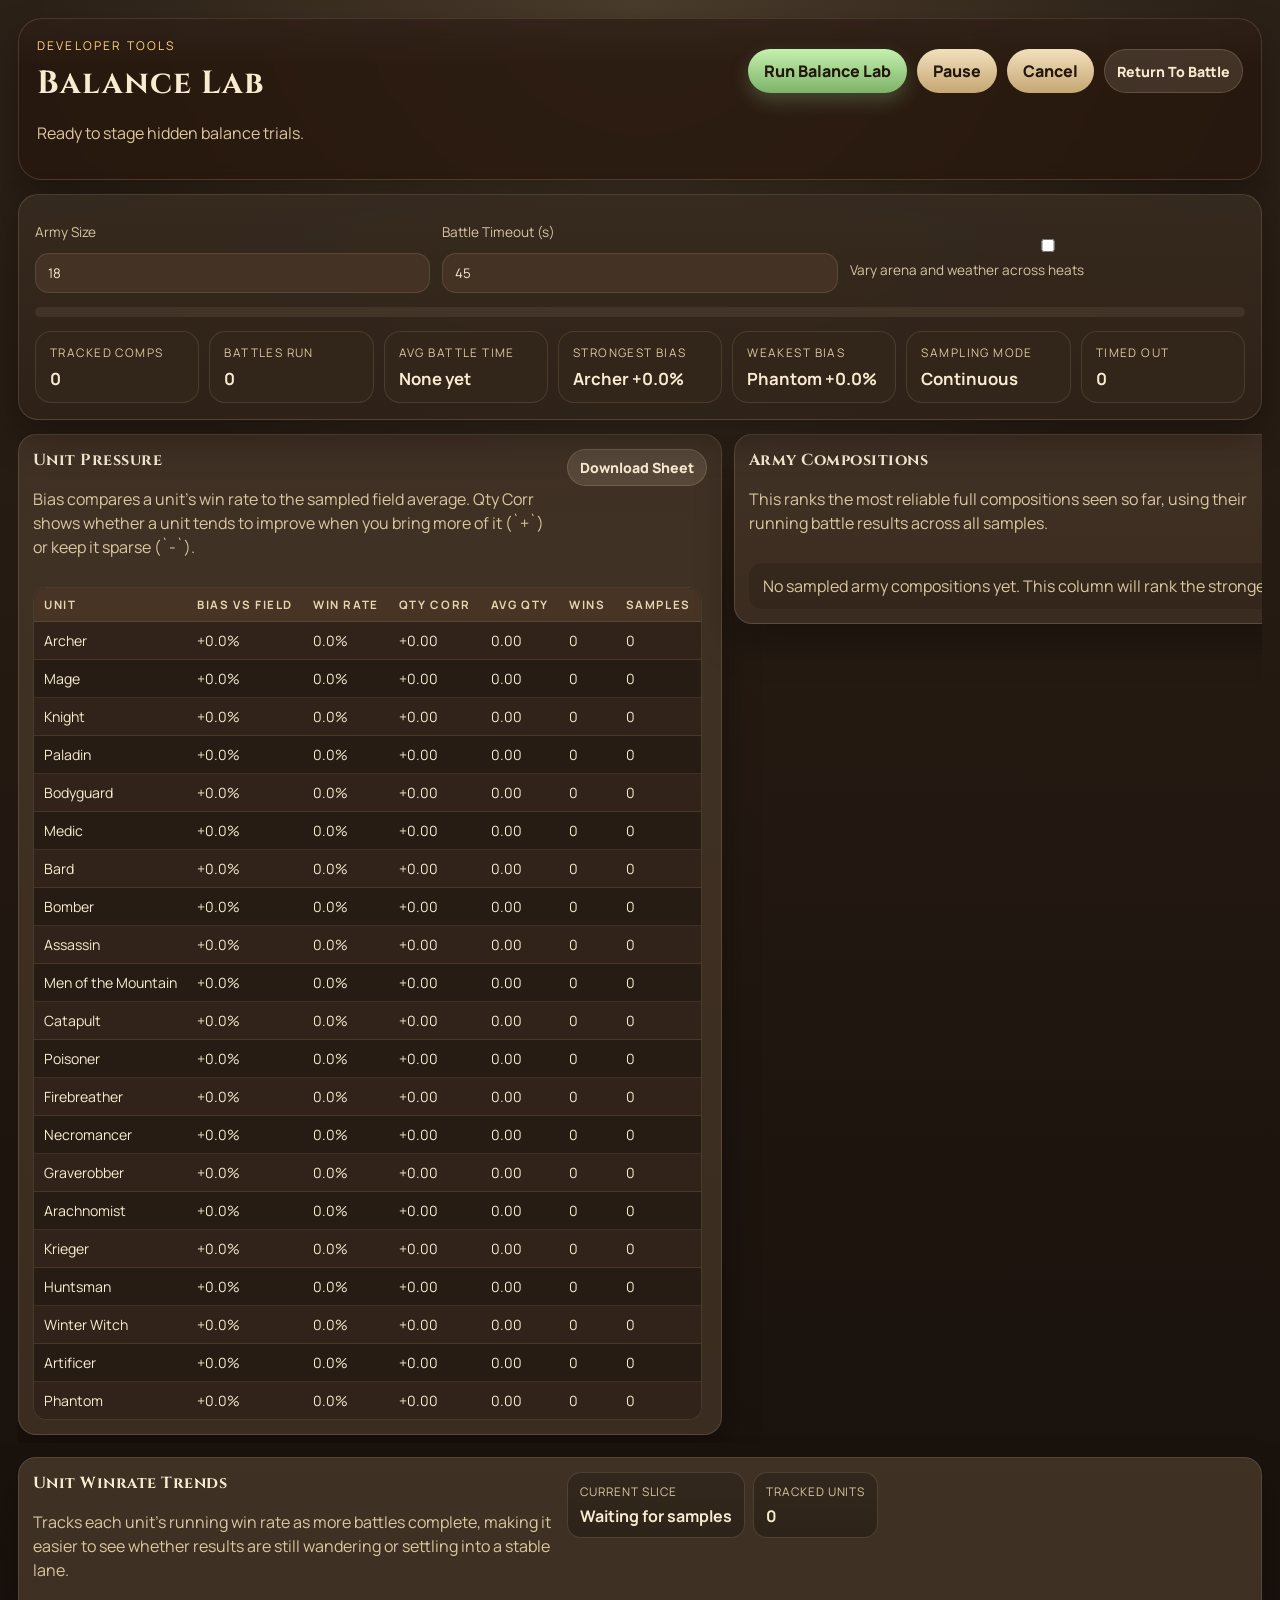
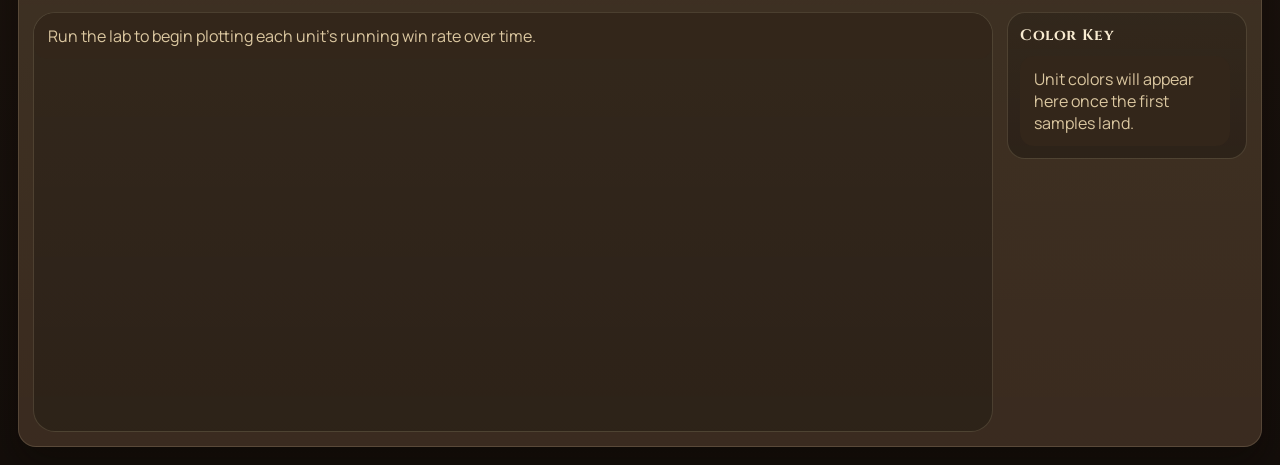
==== commit fbaae0ee: "Update local gameplay and UI changes" ====
--- a/balance-lab.html
+++ b/balance-lab.html
@@ -97,6 +97,23 @@
           <div id="balanceLabCounterTable"></div>
         </section>
       </section>
+
+      <section class="balance-lab-panel balance-lab-panel-wide balance-lab-trend-panel">
+        <div class="balance-lab-panel-header">
+          <div>
+            <h4>Unit Winrate Trends</h4>
+            <p class="hint">Tracks each unit's running win rate as more battles complete, making it easier to see whether results are still wandering or settling into a stable lane.</p>
+          </div>
+          <div id="balanceLabTrendMeta" class="balance-lab-trend-meta"></div>
+        </div>
+        <div class="balance-lab-trend-layout">
+          <div id="balanceLabTrendChart" class="balance-lab-trend-chart" aria-label="Unit winrate trend chart"></div>
+          <aside class="balance-lab-trend-key-panel">
+            <h5>Color Key</h5>
+            <div id="balanceLabTrendColorLegend" class="balance-lab-trend-color-legend"></div>
+          </aside>
+        </div>
+      </section>
     </main>
   </div>
 
--- a/styles.css
+++ b/styles.css
@@ -250,6 +250,14 @@
   background: rgba(10, 8, 6, 0.24);
 }
 
+.balance-lab-panel-wide {
+  grid-column: 1 / -1;
+  justify-self: stretch;
+  width: 100%;
+  max-width: none;
+  min-width: 0;
+}
+
 .balance-lab-table {
   width: max-content;
   max-width: 100%;
@@ -368,6 +376,161 @@
   color: var(--text-muted);
 }
 
+.balance-lab-trend-panel {
+  gap: 14px;
+}
+
+.balance-lab-trend-layout {
+  display: grid;
+  grid-template-columns: minmax(0, 1fr) 240px;
+  gap: 14px;
+  align-items: start;
+  width: 100%;
+}
+
+.balance-lab-trend-meta {
+  display: flex;
+  flex-wrap: wrap;
+  justify-content: flex-end;
+  gap: 8px;
+}
+
+.balance-lab-trend-pill {
+  min-width: 110px;
+  padding: 10px 12px;
+  border-radius: 14px;
+  border: 1px solid rgba(255, 231, 194, 0.1);
+  background: rgba(255, 241, 217, 0.05);
+}
+
+.balance-lab-trend-pill span,
+.balance-lab-trend-card span {
+  display: block;
+  font-size: 0.74rem;
+  letter-spacing: 0.08em;
+  text-transform: uppercase;
+}
+
+.balance-lab-trend-pill strong,
+.balance-lab-trend-card strong {
+  display: block;
+  margin-top: 5px;
+}
+
+.balance-lab-trend-chart {
+  position: relative;
+  width: 100%;
+  min-height: 420px;
+  border-radius: 22px;
+  border: 1px solid rgba(255, 231, 194, 0.1);
+  background:
+    radial-gradient(circle at top, rgba(255, 226, 168, 0.06), transparent 34%),
+    linear-gradient(180deg, rgba(49, 34, 23, 0.78), rgba(29, 20, 14, 0.92));
+  overflow: hidden;
+}
+
+.balance-lab-trend-svg {
+  display: block;
+  width: 100%;
+  height: 420px;
+}
+
+.balance-lab-trend-axis-label {
+  fill: rgba(242, 228, 198, 0.86);
+  font-size: 12px;
+  font-family: "Manrope", sans-serif;
+  letter-spacing: 0.04em;
+}
+
+.balance-lab-trend-key-panel {
+  display: grid;
+  gap: 10px;
+  padding: 12px;
+  border-radius: 18px;
+  border: 1px solid rgba(255, 231, 194, 0.1);
+  background: rgba(255, 241, 217, 0.05);
+}
+
+.balance-lab-trend-key-panel h5 {
+  margin: 0;
+  font-family: "Cinzel", serif;
+  font-size: 0.95rem;
+  letter-spacing: 0.04em;
+}
+
+.balance-lab-trend-color-legend {
+  display: grid;
+  gap: 8px;
+  align-content: start;
+  max-height: 420px;
+  overflow: auto;
+  padding-right: 4px;
+}
+
+.balance-lab-trend-key-item {
+  display: flex;
+  align-items: center;
+  gap: 10px;
+  min-width: 0;
+  padding: 8px 10px;
+  border-radius: 12px;
+  background: rgba(255, 241, 217, 0.05);
+  color: var(--text-main);
+}
+
+.balance-lab-trend-key-item span:last-child {
+  min-width: 0;
+  overflow: hidden;
+  text-overflow: ellipsis;
+  white-space: nowrap;
+}
+
+.balance-lab-trend-swatch {
+  width: 11px;
+  height: 11px;
+  margin-top: 6px;
+  border-radius: 999px;
+  background: var(--trend-color);
+  box-shadow: 0 0 0 3px rgba(255, 241, 217, 0.14);
+  flex: 0 0 auto;
+}
+
+.balance-lab-trend-tooltip {
+  position: absolute;
+  z-index: 2;
+  min-width: 220px;
+  max-width: 250px;
+  padding: 10px 11px;
+  border-radius: 14px;
+  border: 1px solid rgba(255, 231, 194, 0.16);
+  background: rgba(31, 22, 15, 0.94);
+  box-shadow: 0 14px 30px rgba(0, 0, 0, 0.26);
+  pointer-events: none;
+}
+
+.balance-lab-trend-tooltip strong {
+  display: block;
+  margin-bottom: 8px;
+  color: var(--text-main);
+}
+
+.balance-lab-trend-tooltip-row {
+  display: grid;
+  grid-template-columns: auto minmax(0, 1fr) auto;
+  align-items: center;
+  gap: 8px;
+  padding: 3px 0;
+  color: var(--text-main);
+  font-size: 0.84rem;
+}
+
+.balance-lab-trend-tooltip-row span:nth-child(2) {
+  min-width: 0;
+  overflow: hidden;
+  text-overflow: ellipsis;
+  white-space: nowrap;
+}
+
 .balance-lab-page-shell {
   min-height: 100vh;
   padding: 18px;
@@ -503,6 +666,54 @@
 
 #balanceLabPage .balance-lab-progress {
   background: rgba(255, 229, 188, 0.08);
+}
+
+#balanceLabPage .balance-lab-trend-chart,
+#balanceLabPage .balance-lab-trend-key-panel,
+#balanceLabPage .balance-lab-trend-key-item,
+#balanceLabPage .balance-lab-trend-pill,
+#balanceLabPage .balance-lab-trend-tooltip {
+  border-color: rgba(255, 229, 188, 0.14);
+  background:
+    linear-gradient(180deg, rgba(255, 244, 222, 0.04), rgba(255, 244, 222, 0.015)),
+    rgba(42, 31, 21, 0.94);
+}
+
+#balanceLabPage .balance-lab-trend-pill span,
+#balanceLabPage .balance-lab-trend-key-item span,
+#balanceLabPage .balance-lab-trend-axis-label {
+  color: #dbc7a0;
+  fill: #dbc7a0;
+}
+
+#balanceLabPage .balance-lab-trend-pill strong,
+#balanceLabPage .balance-lab-trend-key-panel h5,
+#balanceLabPage .balance-lab-trend-tooltip strong {
+  color: #f8ebd0;
+}
+
+@media (max-width: 860px) {
+  .balance-lab-panel-header {
+    grid-template-columns: minmax(0, 1fr);
+  }
+
+  .balance-lab-trend-layout {
+    grid-template-columns: minmax(0, 1fr);
+  }
+
+  .balance-lab-trend-meta {
+    justify-content: flex-start;
+  }
+
+  .balance-lab-trend-chart,
+  .balance-lab-trend-svg {
+    min-height: 340px;
+    height: 340px;
+  }
+
+  .balance-lab-trend-color-legend {
+    max-height: none;
+  }
 }
 
 .hero-panel h1, .battle-header h2 {
